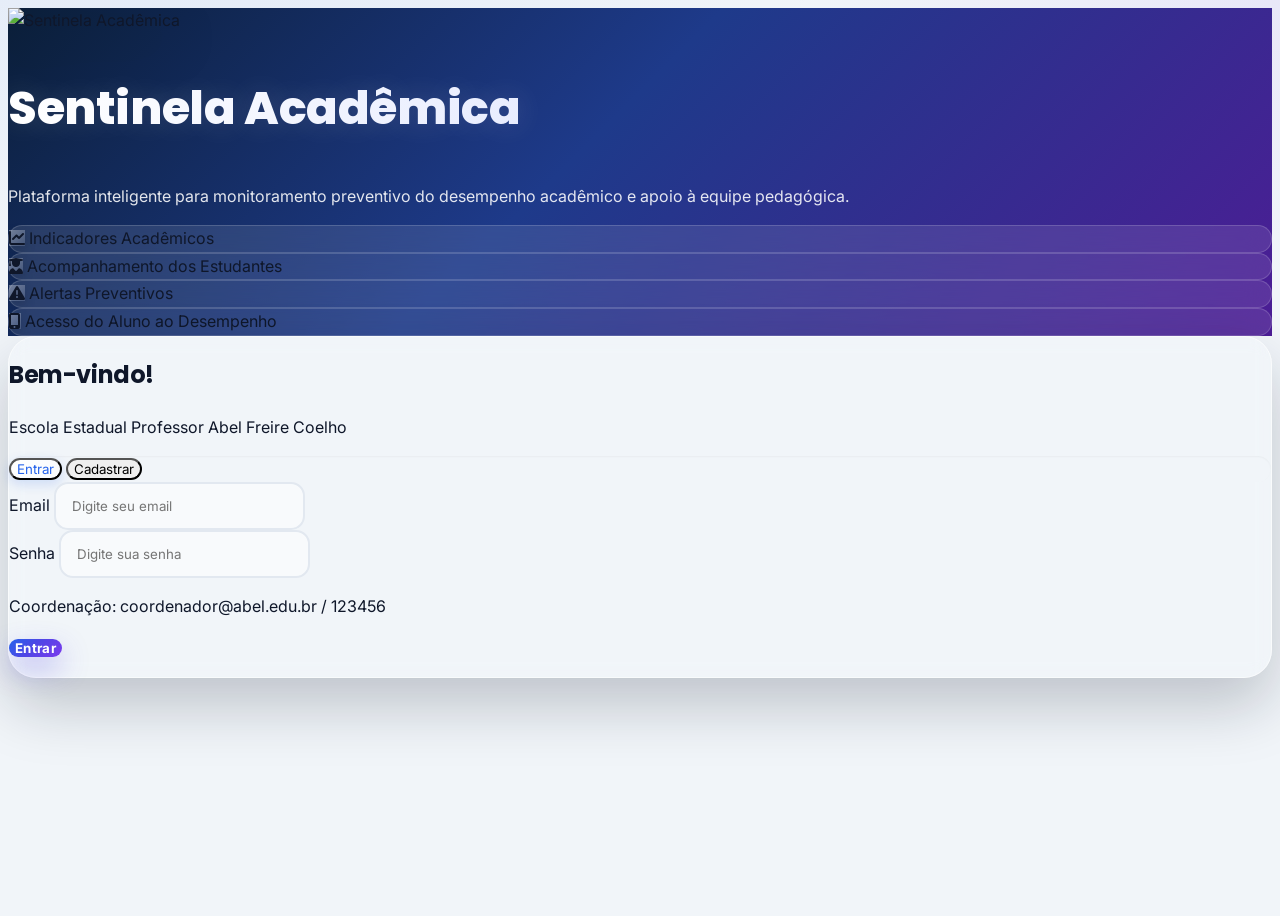
==== index.html @ af6edbd7 "Implementa IPA dinâmico e corrige fluxos de professor, cálculo e exibição Autorização explícita por " ====
<!DOCTYPE html>
<html lang="pt-BR">

<head>

    <meta charset="UTF-8">
    <meta name="viewport" content="width=device-width, initial-scale=1.0">

    <title>Sentinela Acadêmica</title>

    <link rel="stylesheet" href="https://cdnjs.cloudflare.com/ajax/libs/font-awesome/6.7.2/css/all.min.css">

    <link rel="stylesheet" href="style.css">

    <link rel="stylesheet" href="ui.css">
    <link rel="icon" href="logo.svg" type="image/svg+xml">
</head>

<body>

    <main class="login">

        <!-- Lado Esquerdo -->

        <section class="left">

            <img src="logo.svg" alt="Sentinela Acadêmica" class="logo">

            <h1>Sentinela Acadêmica</h1>

            <p>
                Plataforma inteligente para monitoramento preventivo do desempenho
                acadêmico e apoio à equipe pedagógica.
            </p>

            <div class="info">

                <div class="item">
                    <i class="fa-solid fa-chart-line"></i>
                    <span>Indicadores Acadêmicos</span>
                </div>

                <div class="item">
                    <i class="fa-solid fa-user-graduate"></i>
                    <span>Acompanhamento dos Estudantes</span>
                </div>

                <div class="item">
                    <i class="fa-solid fa-triangle-exclamation"></i>
                    <span>Alertas Preventivos</span>
                </div>

                <div class="item">
                    <i class="fa-solid fa-mobile-screen-button"></i>
                    <span>Acesso do Aluno ao Desempenho</span>
                </div>

            </div>

        </section>

        <!-- Lado Direito -->

        <section class="right">

            <div class="login-card">

                <h2 id="tituloAcesso">Bem-vindo!</h2>

                <p id="subtitulo">
                    Escola Estadual Professor Abel Freire Coelho
                </p>

                <!-- Alternar entre entrar e cadastrar -->
                <div class="auth-modes">
                    <button type="button" class="mode-btn active" id="modoEntrar" data-modo="login">Entrar</button>
                    <button type="button" class="mode-btn" id="modoCadastrar" data-modo="cadastro">Cadastrar</button>
                </div>

                <!-- Formulário de login -->
                <form id="loginForm">

                    <div class="group">
                        <label id="labelUsuario">Email</label>
                        <input
                            type="text"
                            id="usuario"
                            placeholder="Digite seu email"
                            required>
                    </div>

                    <div class="group">
                        <label>Senha</label>
                        <input
                            type="password"
                            id="senha"
                            placeholder="Digite sua senha"
                            required>
                    </div>

                    <p class="dica" id="dicaLogin">
                        Coordenação: coordenador@abel.edu.br / 123456
                    </p>

                    <button class="btn" type="submit">
                        Entrar
                    </button>

                    <p class="error" id="erroLogin"></p>

                </form>

                <!-- Formulário de cadastro -->
                <form id="cadastroForm" style="display:none;">

                    <div class="group">
                        <label>Nome completo</label>
                        <input
                            type="text"
                            id="regNome"
                            placeholder="Digite seu nome completo"
                            required>
                    </div>

                    <div class="group" id="groupRegTurma">
                        <label>Turma (opcional)</label>
                        <input
                            type="text"
                            id="regTurma"
                            placeholder="Ex.: 3º Ano A">
                    </div>

                    <div class="group">
                        <label>Senha</label>
                        <input
                            type="password"
                            id="regSenha"
                            placeholder="Crie uma senha (mín. 4 caracteres)"
                            required
                            minlength="4">
                    </div>

                    <div class="group">
                        <label>Confirmar senha</label>
                        <input
                            type="password"
                            id="regConfirmar"
                            placeholder="Repita a senha"
                            required>
                    </div>

                    <p class="dica" id="dicaCadastro">
                        Crie sua conta de aluno. A matrícula será gerada automaticamente.
                    </p>

                    <button class="btn" type="submit">
                        Criar conta
                    </button>

                    <p class="error" id="erroCadastro"></p>
                    <p class="msg-sucesso" id="sucessoCadastro" style="display:none;"></p>

                </form>

            </div>

        </section>

    </main>

    <script src="dados.js"></script>

    <script src="ipa.js"></script>
    <script src="preferencias.js"></script>
    <script src="script.js"></script>

</body>

</html>
---- ui.css ----
/* =========================================================
   SENTINELA ACADÊMICA - UI refinada
   Estilo mais chamativo, consistente e interativo.
   Carregado por último para sobrescrever os estilos-base.
   ========================================================= */

@import url('https://fonts.googleapis.com/css2?family=Poppins:wght@500;600;700;800&family=Inter:wght@300;400;500;600;700;800&display=swap');

:root{
    --primary:#2563EB;
    --primary-dark:#1D4ED8;
    --primary-light:#60A5FA;
    --accent:#22D3EE;
    --accent-2:#A855F7;
    --gradient-primary:linear-gradient(135deg,#2563EB 0%, #4F46E5 45%, #7C3AED 100%);
    --gradient-hero:linear-gradient(135deg,#0B1F3A 0%, #1E3A8A 45%, #4C1D95 100%);
    --gradient-soft:linear-gradient(135deg,#EFF6FF 0%, #F5F3FF 100%);
    --bg:#F1F5F9;
    --white:#FFFFFF;
    --text:#0F172A;
    --text-light:#64748B;
    --border:#E2E8F0;
    --success:#10B981;
    --warning:#F59E0B;
    --danger:#EF4444;
    --radius:18px;
    --radius-lg:28px;
    --shadow:0 4px 14px rgba(15,23,42,.08);
    --shadow-lg:0 16px 40px rgba(15,23,42,.12);
    --shadow-xl:0 28px 60px rgba(15,23,42,.22);
    --transition:all .24s cubic-bezier(.4,0,.2,1);
    --ring:0 0 0 4px rgba(37,99,235,.18);
}

html{ scroll-behavior:smooth; }

body{
    font-family:'Inter','Poppins',system-ui,-apple-system,Segoe UI,Roboto,sans-serif;
    background:
        radial-gradient(1200px 600px at 10% -10%, rgba(37,99,235,.08), transparent 60%),
        radial-gradient(900px 500px at 100% 0%, rgba(124,58,237,.07), transparent 55%),
        var(--bg);
    color:var(--text);
    line-height:1.6;
    -webkit-font-smoothing:antialiased;
    text-rendering:optimizeLegibility;
}

a{ text-decoration:none; color:inherit; }
button,input,select,textarea{ font-family:inherit; }

h1,h2,h3,h4,.left h1,.login-card h2,.perfil-topo h2{
    font-family:'Poppins','Inter',sans-serif;
    letter-spacing:-.4px;
}

/* ---------- animações ---------- */
@keyframes float{
    0%,100%{ transform:translateY(0) scale(1); }
    50%{ transform:translateY(-12px) scale(1.03); }
}
@keyframes pulseGlow{
    0%,100%{ box-shadow:0 0 0 0 rgba(37,99,235,.45); }
    50%{ box-shadow:0 0 0 10px rgba(37,99,235,0); }
}
@keyframes shimmer{
    0%{ background-position:-200% 0; }
    100%{ background-position:200% 0; }
}
@keyframes popIn{
    0%{ transform:scale(.92); opacity:0; }
    100%{ transform:scale(1); opacity:1; }
}

/* ---------- LOGIN ---------- */
.login{ min-height:100vh; }
.left{
    background:var(--gradient-hero) !important;
    position:relative;
    overflow:hidden;
}
.left::before,.left::after{ filter:blur(2px); }
.left h1{ font-size:46px; font-weight:800; background:linear-gradient(90deg,#fff,#C7D2FE); -webkit-background-clip:text; background-clip:text; color:transparent; text-shadow:0 0 30px rgba(255,255,255,.15); }
.left p{ color:rgba(255,255,255,.88); }
.logo{
    width:132px;
    filter:drop-shadow(0 16px 30px rgba(0,0,0,.4));
    animation:float 7s ease-in-out infinite;
}

.item{
    background:rgba(255,255,255,.1);
    border:1px solid rgba(255,255,255,.16);
    backdrop-filter:blur(12px);
    border-radius:16px;
    transition:transform .25s ease, background .25s ease;
}
.item:hover{ background:rgba(255,255,255,.18); transform:translateX(10px); }
.item i{
    background:linear-gradient(135deg,rgba(255,255,255,.35),rgba(255,255,255,.12));
    box-shadow:0 4px 12px rgba(0,0,0,.15);
}

.login-card{
    border-radius:var(--radius-lg);
    box-shadow:var(--shadow-xl);
    border:1px solid rgba(255,255,255,.6);
    backdrop-filter:blur(10px);
    animation:popIn .35s ease;
}
.tabs,.auth-modes{ background:rgba(241,245,249,.9); border-radius:16px; box-shadow:inset 0 1px 2px rgba(0,0,0,.04); }
.tab,.mode-btn{ border-radius:12px; transition:var(--transition); }
.tab:hover:not(.active),.mode-btn:hover:not(.active){ color:var(--primary); background:rgba(37,99,235,.1); transform:translateY(-1px); }
.tab.active,.mode-btn.active{
    background:linear-gradient(135deg,#fff,#F8FAFC);
    color:var(--primary);
    box-shadow:0 4px 12px rgba(37,99,235,.18);
}

.group input,.group select,.group textarea{
    border:2px solid #E2E8F0;
    border-radius:14px;
    background:#F8FAFC;
    transition:var(--transition);
    padding:14px 16px;
}
.group input:hover,.group select:hover,.group textarea:hover{ border-color:#CBD5E1; background:#fff; }
.group input:focus,.group select:focus,.group textarea:focus{
    border-color:var(--primary);
    background:#fff;
    box-shadow:var(--ring);
    transform:translateY(-1px);
}

.btn{
    background:var(--gradient-primary) !important;
    border:none;
    border-radius:14px;
    color:#fff;
    font-weight:700;
    letter-spacing:.3px;
    box-shadow:0 12px 28px rgba(79,70,229,.35);
    transition:transform .2s ease, box-shadow .2s ease, filter .2s ease;
    position:relative;
    overflow:hidden;
}
.btn::after{
    content:"";
    position:absolute;
    top:0; left:-200%;
    width:200%; height:100%;
    background:linear-gradient(90deg,transparent,rgba(255,255,255,.28),transparent);
    transition:left .55s ease;
    pointer-events:none;
}
.btn:hover{
    transform:translateY(-3px) scale(1.01);
    box-shadow:0 18px 38px rgba(79,70,229,.45);
    filter:saturate(1.08);
}
.btn:hover::after{ left:100%; }
.btn:active{ transform:translateY(-1px) scale(.985); }
.btn:focus-visible{ box-shadow:0 0 0 4px rgba(37,99,235,.25); }

.btn-perigo{
    background:linear-gradient(135deg,#EF4444,#DC2626) !important;
    box-shadow:0 10px 24px rgba(239,68,68,.35) !important;
}
.btn-perigo:hover{ box-shadow:0 16px 34px rgba(239,68,68,.45) !important; }

.btn-voltar{
    border-radius:14px;
    box-shadow:0 4px 14px rgba(15,23,42,.08);
}
.btn-voltar:hover{ transform:translateY(-2px); }

/* ---------- DASHBOARD / LAYOUT ---------- */
.dashboard{
    background:
        radial-gradient(1000px 500px at 100% -20%, rgba(124,58,237,.06), transparent 60%),
        #F8FAFC;
}
.sidebar{
    background:linear-gradient(180deg,#0F172A 0%, #1E3A8A 58%, #4C1D95 100%) !important;
    border-right:1px solid rgba(255,255,255,.08);
    box-shadow:4px 0 40px rgba(15,23,42,.28);
    padding:28px 22px;
}
.sidebar::after{
    content:"";
    position:absolute;
    inset:0;
    background:radial-gradient(400px 240px at 50% 0%, rgba(255,255,255,.12), transparent 70%);
    pointer-events:none;
}
.logo-area{
    border-bottom:1px solid rgba(255,255,255,.12);
    padding-bottom:22px;
    margin-bottom:32px;
}
.logo-area img{
    width:100px;
    filter:drop-shadow(0 14px 26px rgba(0,0,0,.45));
    animation:float 8s ease-in-out infinite;
}
.logo-area h2{
    font-size:21px;
    font-weight:800;
    background:linear-gradient(90deg,#F8FAFC,#C7D2FE,#E9D5FF);
    -webkit-background-clip:text;
    background-clip:text;
    color:transparent;
}

.sidebar nav{ gap:8px; }
.sidebar nav a{
    border-radius:14px;
    padding:13px 15px;
    font-weight:600;
    color:#CBD5E1;
    transition:transform .22s ease, background .22s ease, color .22s ease, box-shadow .22s ease;
    position:relative;
    overflow:hidden;
}
.sidebar nav a::before{
    content:"";
    position:absolute;
    inset:0;
    background:linear-gradient(90deg, rgba(255,255,255,.16), transparent);
    transform:translateX(-100%);
    transition:transform .35s ease;
}
.sidebar nav a:hover::before{ transform:translateX(0); }
.sidebar nav a:hover{
    background:rgba(255,255,255,.09);
    color:#F8FAFC;
    transform:translateX(8px);
}
.sidebar nav a.active{
    background:var(--gradient-primary) !important;
    color:#fff;
    box-shadow:0 10px 24px rgba(79,70,229,.45);
    transform:translateX(4px);
}
.sidebar nav i{
    width:34px;
    height:34px;
    border-radius:11px;
    background:rgba(255,255,255,.12);
    display:flex;
    align-items:center;
    justify-content:center;
    font-size:15px;
    transition:transform .22s ease, background .22s ease;
}
.sidebar nav a:hover i,.sidebar nav a.active i{
    background:rgba(255,255,255,.22);
    transform:scale(1.1);
}
.sidebar-footer{ border-top:1px solid rgba(255,255,255,.12); }
.user-mini{ color:#CBD5E1; }
.btn-sair{
    border-radius:12px;
    background:rgba(255,255,255,.08);
    transition:var(--transition);
}
.btn-sair:hover{
    background:linear-gradient(135deg,#EF4444,#DC2626) !important;
    transform:translateY(-2px);
    box-shadow:0 10px 24px rgba(239,68,68,.4);
}

.menu-toggle{
    border-radius:16px;
    background:var(--gradient-primary) !important;
    box-shadow:0 8px 20px rgba(79,70,229,.4) !important;
}
.menu-toggle:hover{ transform:translateY(-2px) scale(1.05); }

.top-bar{
    border-radius:22px !important;
    border:1px solid rgba(255,255,255,.75);
    box-shadow:0 10px 34px rgba(15,23,42,.08) !important;
    backdrop-filter:blur(8px);
}
.top-bar h1{ color:#1E3A8A; font-weight:800; }
.avatar-coord,.avatar-grande,.avatar-pequeno{
    transition:transform .2s ease, box-shadow .2s ease;
}
.avatar-coord:hover,.avatar-grande:hover{ transform:scale(1.08) rotate(-4deg); }

/* ---------- CARDS ---------- */
.cards{ gap:22px; }
.card-info{
    border-radius:22px !important;
    border:1px solid rgba(255,255,255,.8);
    box-shadow:0 8px 28px rgba(15,23,42,.06) !important;
    transition:transform .24s ease, box-shadow .24s ease !important;
}
.card-info:hover{
    transform:translateY(-6px) scale(1.01);
    box-shadow:0 20px 44px rgba(79,70,229,.16) !important;
}
.card-info i{
    background:var(--gradient-primary) !important;
    color:#fff !important;
    box-shadow:0 10px 22px rgba(79,70,229,.35);
    transition:transform .24s ease;
}
.card-info:hover i{ transform:scale(1.1) rotate(-6deg); }
.card-info h3{ color:#1E3A8A; }

/* ---------- TABELAS ---------- */
.table-card{
    border-radius:24px !important;
    box-shadow:0 12px 38px rgba(15,23,42,.08) !important;
    border:1px solid rgba(255,255,255,.75);
    overflow:hidden;
}
thead{ background:linear-gradient(90deg,#EFF6FF,#F5F3FF) !important; }
th{ color:#475569 !important; font-weight:700; letter-spacing:.6px; }
tbody tr{ transition:background .2s ease, transform .2s ease; }
tbody tr:hover{ background:linear-gradient(90deg,#EFF6FF,#FAF5FF) !important; }
td a{ color:var(--primary-dark); font-weight:700; transition:color .2s ease; }
td a:hover{ color:var(--accent-2); }

/* ---------- FILTROS / TABS ---------- */
.filters{ gap:12px; }
.filter{
    border-radius:12px !important;
    border:2px solid #E2E8F0 !important;
    box-shadow:0 2px 8px rgba(15,23,42,.05);
    transition:transform .2s ease, box-shadow .2s ease, background .2s ease, color .2s ease;
}
.filter:hover{
    transform:translateY(-3px);
    box-shadow:0 8px 20px rgba(37,99,235,.18);
}
.filter.active{
    background:var(--gradient-primary) !important;
    color:#fff !important;
    border-color:transparent !important;
    box-shadow:0 8px 20px rgba(79,70,229,.35) !important;
}
.filter:active{ transform:translateY(-1px); }

/* ---------- BADGES / STATUS ---------- */
.status,.status-pill{
    box-shadow:0 2px 10px rgba(15,23,42,.08);
    transition:transform .2s ease;
}
.status:hover,.status-pill:hover{ transform:scale(1.05); }
.green{ background:#D1FAE5 !important; color:#047857 !important; }
.yellow{ background:#FEF3C7 !important; color:#B45309 !important; }
.red{ background:#FEE2E2 !important; color:#DC2626 !important; }
.status-pill.green{ background:#D1FAE5 !important; color:#047857 !important; }
.status-pill.yellow{ background:#FEF3C7 !important; color:#B45309 !important; }
.status-pill.red{ background:#FEE2E2 !important; color:#DC2626 !important; }

/* ---------- CHART / ALERT CARDS ---------- */
.chart-card,.alert-card{
    border-radius:24px !important;
    border:1px solid rgba(255,255,255,.8);
    box-shadow:0 10px 34px rgba(15,23,42,.07) !important;
    transition:transform .24s ease, box-shadow .24s ease;
}
.chart-card:hover,.alert-card:hover{
    transform:translateY(-4px);
    box-shadow:0 18px 44px rgba(79,70,229,.12) !important;
}
.chart-card h2,.alert-card h2{ color:#1E3A8A; }
.alert-card li{ transition:background .2s ease, padding-left .2s ease; }
.alert-card li:hover{ background:rgba(239,246,255,.9); padding-left:8px; }
.alert-card span{
    border-radius:10px;
    box-shadow:0 2px 8px rgba(245,158,11,.25);
}

/* ---------- NOTIFICAÇÕES ---------- */
.notif-btn{
    background:var(--gradient-primary) !important;
    border-radius:16px !important;
    box-shadow:0 8px 20px rgba(79,70,229,.35);
    transition:transform .2s ease, box-shadow .2s ease;
}
.notif-btn:hover{
    transform:translateY(-3px) scale(1.05);
    box-shadow:0 14px 28px rgba(79,70,229,.45);
}
.notif-badge{
    box-shadow:0 2px 8px rgba(239,68,68,.45);
    animation:pulseGlow 2s infinite;
}
.notif-dropdown{
    border-radius:20px !important;
    box-shadow:0 24px 50px rgba(15,23,42,.2) !important;
    animation:popIn .22s ease;
}
.notif-item{ transition:background .2s ease, padding-left .2s ease; }
.notif-item:hover{ background:#EFF6FF !important; padding-left:20px; }
.notif-item.nao-lido{ border-left:4px solid var(--primary) !important; background:#EFF6FF; }

/* ---------- CHAT ---------- */
.chat-sidebar,.chat-main{
    border-radius:20px !important;
    box-shadow:0 10px 30px rgba(15,23,42,.08) !important;
}
.chat-room{
    border-radius:12px !important;
    transition:transform .2s ease, background .2s ease;
}
.chat-room:hover{ transform:translateX(4px); }
.chat-room.active{
    background:var(--gradient-primary) !important;
    box-shadow:0 6px 16px rgba(79,70,229,.35);
}
.chat-msg{ border-radius:16px !important; box-shadow:0 4px 12px rgba(15,23,42,.06); }
.chat-msg.meu{
    background:var(--gradient-primary) !important;
    box-shadow:0 6px 16px rgba(79,70,229,.3);
}
.chat-input-row input{ border-radius:12px; transition:var(--transition); }
.chat-input-row input:focus{
    border-color:var(--primary);
    box-shadow:var(--ring);
    transform:translateY(-1px);
}
.chat-input-row button{
    background:var(--gradient-primary) !important;
    border-radius:12px !important;
    transition:transform .2s ease, box-shadow .2s ease;
}
.chat-input-row button:hover{
    transform:translateY(-2px);
    box-shadow:0 10px 22px rgba(79,70,229,.4);
}
.chat-input-row button:active{ transform:translateY(0) scale(.97); }

/* ---------- PORTAL ALUNO ---------- */
.anel{
    box-shadow:0 10px 30px rgba(37,99,235,.18);
    transition:transform .3s ease;
}
.anel:hover{ transform:scale(1.04); }
.avatar-grande{
    background:var(--gradient-primary) !important;
    box-shadow:0 10px 24px rgba(79,70,229,.35);
}
.barra{ border-radius:999px; overflow:hidden; }
.barra-preench{ transition:width .7s cubic-bezier(.4,0,.2,1); }
.status-visual .status-msg{ box-shadow:0 4px 14px rgba(15,23,42,.08); }

/* ---------- PERFIL ---------- */
.perfil-card{
    border-radius:28px !important;
    box-shadow:0 12px 40px rgba(15,23,42,.08) !important;
    border:1px solid rgba(255,255,255,.8);
}
.perfil-topo .avatar{
    background:var(--gradient-primary) !important;
    box-shadow:0 10px 24px rgba(79,70,229,.35);
    transition:transform .25s ease;
}
.perfil-topo .avatar:hover{ transform:scale(1.08) rotate(4deg); }
.perfil-topo h2{ color:#1E3A8A; }
.info-box{
    border-radius:18px;
    transition:transform .2s ease, box-shadow .2s ease, border-color .2s ease;
}
.info-box:hover{
    transform:translateY(-4px);
    border-color:var(--primary-light);
    box-shadow:0 10px 24px rgba(37,99,235,.12);
}
.info-box span{ color:#1E3A8A; }

/* ---------- AVISOS ---------- */
.aviso-card{
    border-radius:20px !important;
    border:1px solid rgba(255,255,255,.8);
    transition:transform .2s ease, box-shadow .2s ease;
}
.aviso-card:hover{
    transform:translateY(-4px);
    box-shadow:0 14px 34px rgba(79,70,229,.12);
}

/* ---------- FORMS ---------- */
.form-grid-4 button.btn{ width:auto; }

/* ---------- FOCUS GLOBAL ---------- */
button:focus-visible,
a:focus-visible,
input:focus-visible,
select:focus-visible,
textarea:focus-visible{
    outline:none;
    box-shadow:0 0 0 4px rgba(37,99,235,.2);
}

/* ---------- SCROLLBAR ---------- */
::-webkit-scrollbar{ width:10px; height:10px; }
::-webkit-scrollbar-track{ background:rgba(15,23,42,.04); border-radius:999px; }
::-webkit-scrollbar-thumb{
    background:linear-gradient(180deg,#94A3B8,#64748B);
    border-radius:999px;
    border:2px solid rgba(248,250,252,.8);
}
::-webkit-scrollbar-thumb:hover{ background:linear-gradient(180deg,#64748B,#475569); }

/* ---------- RESPONSIVO ---------- */
@media(max-width:900px){
    .login-card{ animation:none; }
    .top-bar{ box-shadow:0 8px 24px rgba(15,23,42,.08) !important; }
}
@media(prefers-reduced-motion: reduce){
    *,*::before,*::after{
        animation-duration:.01ms !important;
        animation-iteration-count:1 !important;
        transition-duration:.01ms !important;
    }
}
EOF
echo "CREATED"

/* ---------- entrada suave ---------- */
@keyframes fadeUp{
    from{ opacity:0; transform:translateY(14px); }
    to{ opacity:1; transform:translateY(0); }
}
.content{ animation:fadeUp .45s ease; }
.login-card{ animation:popIn .35s ease, fadeUp .4s ease; }
.table-card,.chart-card,.alert-card,.perfil-card,.aviso-card{ animation:fadeUp .5s ease; }

/* ---------- CONFIGURAÇÕES ---------- */
.config-row{
    display:flex;
    align-items:center;
    justify-content:space-between;
    gap:16px;
    padding:14px 0;
    border-bottom:1px solid #E2E8F0;
}
.config-row:last-child{ border-bottom:none; }
.config-row > div{ flex:1; }

.switch{
    position:relative;
    display:inline-block;
    width:52px;
    height:28px;
    flex-shrink:0;
}
.switch input{
    opacity:0;
    width:0;
    height:0;
}
.slider{
    position:absolute;
    cursor:pointer;
    top:0; left:0; right:0; bottom:0;
    background:#CBD5E1;
    border-radius:28px;
    transition:background .3s;
}
.slider::before{
    content:"";
    position:absolute;
    height:22px;
    width:22px;
    left:3px;
    bottom:3px;
    background:#fff;
    border-radius:50%;
    transition:transform .3s;
    box-shadow:0 2px 4px rgba(0,0,0,.2);
}
.switch input:checked + .slider{
    background:#2563EB;
}
.switch input:checked + .slider::before{
    transform:translateX(24px);
}
.switch input:focus + .slider{
    box-shadow:0 0 0 3px rgba(37,99,235,.25);
}

.foto-preview{
    width:80px;
    height:80px;
    border-radius:50%;
    background:#E2E8F0;
    display:flex;
    align-items:center;
    justify-content:center;
    font-size:32px;
    color:#94A3B8;
    overflow:hidden;
    flex-shrink:0;
    border:3px solid #E2E8F0;
}
.foto-actions{
    display:flex;
    flex-direction:column;
    gap:8px;
}

[data-theme="dark"] .config-row{
    border-color:#334155;
}

[data-theme="dark"] .foto-preview{
    background:#334155;
    border-color:#334155;
    color:#94A3B8;
}

[data-theme="dark"] .slider{
    background:#475569;
}

[data-theme="dark"] .switch input:checked + .slider{
    background:#3B82F6;
}

/* ---------- ONLINE DOT ---------- */
.online-dot{
    display:inline-block;
    width:8px;
    height:8px;
    border-radius:50%;
    margin-right:6px;
    vertical-align:middle;
}
.online-dot.online{
    background:#22C55E;
    box-shadow:0 0 6px rgba(34,197,94,.6);
}
.online-dot.offline{
    background:#94A3B8;
}

/* ---------- USER FOTO ---------- */
.user-foto{
    display:flex;
    align-items:center;
    gap:10px;
    padding:10px 0;
    color:#F8FAFC;
    font-weight:600;
    font-size:14px;
}
.user-foto img{
    width:40px;
    height:40px;
    border-radius:50%;
    object-fit:cover;
    border:2px solid rgba(255,255,255,.3);
}

/* ---------- IPA DINÂMICO (painel de indicadores) ---------- */
.ipa-valor-grande{
    font-size:24px;
    font-weight:800;
    color:#0F172A;
    margin:10px 0 16px;
}
[data-theme="dark"] .ipa-valor-grande{ color:#F8FAFC; }
.ipa-indicadores{
    display:grid;
    grid-template-columns:repeat(auto-fit,minmax(210px,1fr));
    gap:14px;
    margin:12px 0 18px;
}
.ipa-indicador{
    background:#F8FAFC;
    border:1px solid #E2E8F0;
    border-radius:12px;
    padding:14px;
}
[data-theme="dark"] .ipa-indicador{
    background:#0F172A;
    border-color:#334155;
}
.ipa-indicador-topo{
    display:flex;
    justify-content:space-between;
    gap:8px;
    font-size:13px;
    margin-bottom:8px;
}
.ipa-indicador small{
    display:block;
    color:#64748b;
    font-size:11px;
    margin-top:6px;
}
.ipa-aviso{
    font-size:13px;
    font-weight:600;
    padding:10px 12px;
    border-radius:8px;
    background:#F1F5F9;
    color:#475569;
}
.ipa-aviso.green{ background:#D1FAE5; color:#065F46; }
.ipa-aviso.yellow{ background:#FEF3C7; color:#92400E; }
.ipa-aviso.red{ background:#FEE2E2; color:#991B1B; }
.ipa-aviso.gray{ background:#E2E8F0; color:#475569; }
.ipa-tag-demo{
    display:inline-block;
    font-size:11px;
    font-weight:700;
    padding:2px 8px;
    border-radius:999px;
    background:#EDE9FE;
    color:#5B21B6;
}
.ipa-atividade{
    display:flex;
    align-items:center;
    justify-content:space-between;
    gap:16px;
    border:1px solid #E2E8F0;
    border-radius:12px;
    padding:14px;
    margin-bottom:10px;
}
[data-theme="dark"] .ipa-atividade{ border-color:#334155; }
.ipa-atividade p{ font-size:13px; color:#64748b; margin:4px 0; }
.ipa-atividade small{ font-size:12px; color:#64748b; }
.ipa-entregas{
    border-top:1px dashed #CBD5E1;
    padding-top:16px;
}
.btn-editar-freq{
    background:none;
    border:none;
    color:#2563EB;
    cursor:pointer;
}
.status.gray,
.status-pill.gray,
.status-text.gray{
    background:#E2E8F0;
    color:#475569;
}
.barra{
    width:100%;
    height:8px;
    background:#E2E8F0;
    border-radius:999px;
    overflow:hidden;
}
.barra-preench{
    display:block;
    height:100%;
    background:#94A3B8;
    border-radius:999px;
}
.barra-preench.green{ background:#14B8A6; }
.barra-preench.yellow{ background:#F59E0B; }
.barra-preench.red{ background:#EF4444; }
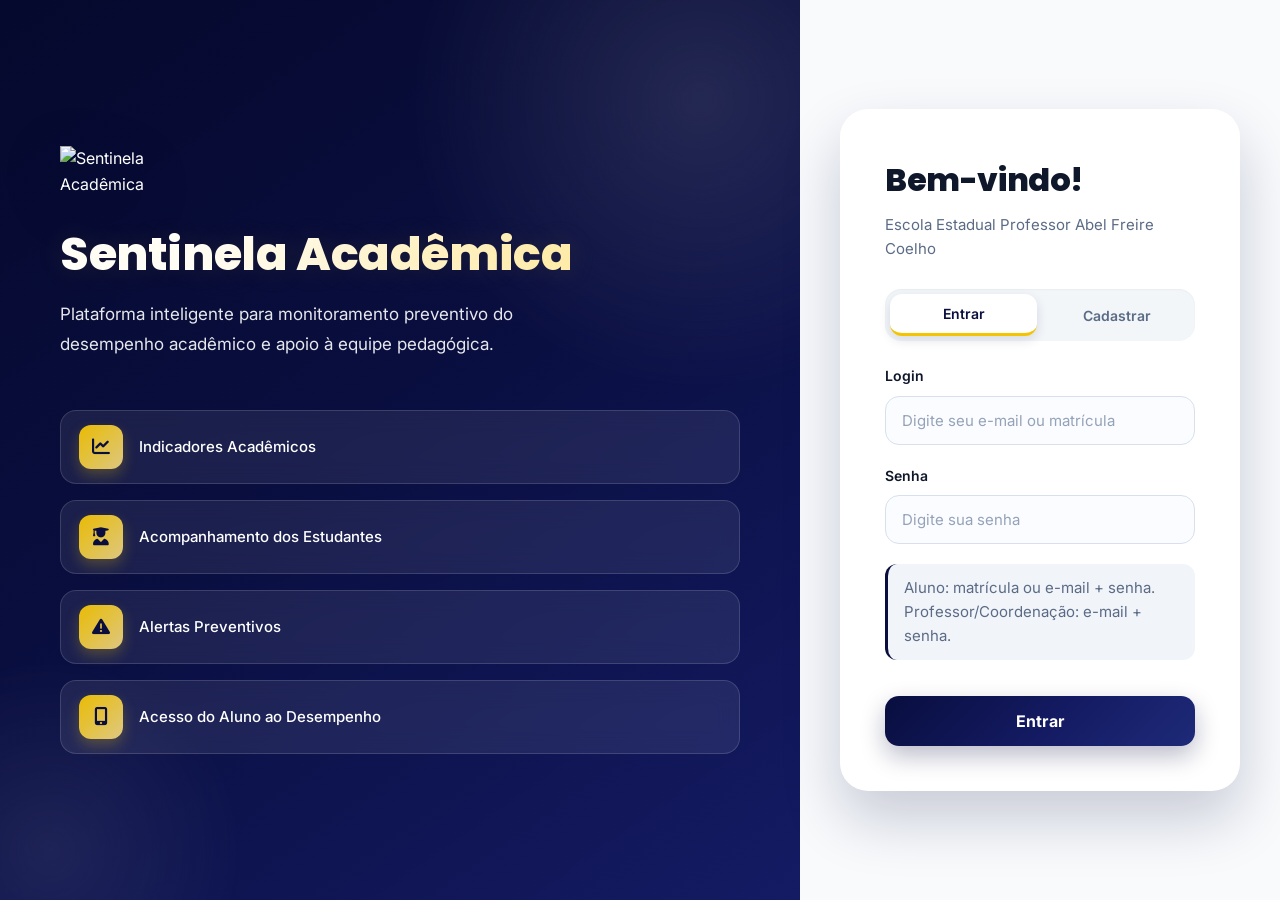
==== commit f7d6d52c: "Corrige login por email de alunos, amplia seed e melhora chat - Permite login de aluno por e-mail ou" ====
--- a/index.html
+++ b/index.html
@@ -81,11 +81,11 @@
                 <form id="loginForm">
 
                     <div class="group">
-                        <label id="labelUsuario">Email</label>
+                        <label id="labelUsuario">Login</label>
                         <input
                             type="text"
                             id="usuario"
-                            placeholder="Digite seu email"
+                            placeholder="Digite seu e-mail ou matrícula"
                             required>
                     </div>
 
--- a/style.css
+++ b/style.css
@@ -0,0 +1,990 @@
+/* ==========================================
+   SENTINELA ACADÊMICA
+   Desenvolvido por Cristian Davi
+========================================== */
+
+@import url('https://fonts.googleapis.com/css2?family=Inter:wght@300;400;500;600;700;800&display=swap');
+
+/* =========================
+   RESET
+========================= */
+
+*{
+    margin:0;
+    padding:0;
+    box-sizing:border-box;
+}
+
+:root{
+
+    --primary:#090E3F;
+    --primary-dark:#141B63;
+    --primary-light:#F5C400;
+
+    --bg:#F8FAFC;
+    --white:#FFFFFF;
+
+    --text:#0F172A;
+    --text-light:#64748B;
+
+    --border:#E2E8F0;
+
+    --success:#14B8A6;
+    --warning:#F59E0B;
+    --danger:#EF4444;
+
+    --radius:16px;
+    --radius-lg:24px;
+
+    --shadow:0 4px 6px -1px rgba(0,0,0,.1), 0 2px 4px -2px rgba(0,0,0,.1);
+    --shadow-lg:0 20px 25px -5px rgba(0,0,0,.1), 0 8px 10px -6px rgba(0,0,0,.1);
+    --shadow-xl:0 25px 50px -12px rgba(0,0,0,.25);
+
+    --transition:all .3s cubic-bezier(.4,0,.2,1);
+
+}
+
+html{
+    scroll-behavior:smooth;
+}
+
+body{
+
+    font-family:'Inter',sans-serif;
+
+    background:var(--bg);
+
+    color:var(--text);
+
+    line-height:1.6;
+
+}
+
+a{
+
+    text-decoration:none;
+    color:inherit;
+
+}
+
+button,
+input{
+
+    font-family:inherit;
+
+}
+
+/* =========================
+   LOGIN
+========================= */
+
+.login{
+
+    display:grid;
+
+    grid-template-columns:1fr 480px;
+
+    min-height:100vh;
+
+}
+
+/* Banner */
+
+.left{
+
+    background:linear-gradient(135deg,#090E3F 0%,#090E3F 50%,#141B63 100%);
+
+    color:white;
+
+    display:flex;
+
+    flex-direction:column;
+
+    justify-content:center;
+
+    padding:80px 60px;
+
+    position:relative;
+
+    overflow:hidden;
+
+}
+
+.left::before{
+
+    content:"";
+
+    position:absolute;
+
+    width:600px;
+    height:600px;
+
+    border-radius:50%;
+
+    background:radial-gradient(circle, rgba(255,255,255,.15) 0%, transparent 70%);
+
+    top:-200px;
+    right:-200px;
+
+    animation:float 8s ease-in-out infinite;
+
+}
+
+.left::after{
+
+    content:"";
+
+    position:absolute;
+
+    width:400px;
+    height:400px;
+
+    border-radius:50%;
+
+    background:radial-gradient(circle, rgba(255,255,255,.1) 0%, transparent 70%);
+
+    bottom:-150px;
+    left:-150px;
+
+    animation:float 10s ease-in-out infinite reverse;
+
+}
+
+@keyframes float{
+    0%, 100%{ transform:translateY(0) scale(1); }
+    50%{ transform:translateY(-20px) scale(1.05); }
+}
+
+.logo{
+
+    width:120px;
+    height:auto;
+    display:block;
+    align-self:flex-start;
+
+    margin-bottom:30px;
+
+    z-index:1;
+
+    filter:drop-shadow(0 10px 20px rgba(0,0,0,.3));
+
+}
+
+.left h1{
+
+    font-size:44px;
+    font-weight:800;
+    letter-spacing:-0.5px;
+
+    margin-bottom:16px;
+
+    z-index:1;
+
+    line-height:1.2;
+
+}
+
+.left p{
+
+    color:rgba(255,255,255,.85);
+
+    line-height:1.8;
+
+    max-width:480px;
+    font-size:17px;
+
+    z-index:1;
+
+}
+
+.info{
+
+    margin-top:50px;
+
+    display:flex;
+
+    flex-direction:column;
+
+    gap:16px;
+
+    z-index:1;
+
+}
+
+.item{
+
+    display:flex;
+
+    align-items:center;
+
+    gap:16px;
+
+    font-size:15px;
+    font-weight:500;
+
+    padding:14px 18px;
+
+    background:rgba(255,255,255,.08);
+    border-radius:14px;
+    border:1px solid rgba(255,255,255,.1);
+    backdrop-filter:blur(10px);
+
+    transition:var(--transition);
+
+}
+
+.item:hover{
+    background:rgba(255,255,255,.15);
+    transform:translateX(8px);
+}
+
+.item i{
+
+    width:44px;
+    height:44px;
+
+    border-radius:12px;
+
+    background:rgba(255,255,255,.2);
+
+    display:flex;
+
+    justify-content:center;
+
+    align-items:center;
+
+    font-size:18px;
+
+}
+
+/* Card Login */
+
+.right{
+
+    display:flex;
+
+    justify-content:center;
+
+    align-items:center;
+
+    padding:40px;
+
+    background:#F8FAFC;
+
+}
+
+.login-card{
+
+    width:100%;
+
+    max-width:420px;
+
+    background:white;
+
+    border-radius:var(--radius-lg);
+
+    padding:44px;
+
+    box-shadow:var(--shadow-xl);
+
+    border:1px solid rgba(0,0,0,.05);
+
+}
+
+/* Abas de acesso */
+
+.tabs{
+    display:flex;
+    gap:6px;
+    background:#F1F5F9;
+    padding:5px;
+    border-radius:14px;
+    margin-bottom:28px;
+}
+
+.tab{
+    flex:1;
+    border:none;
+    background:transparent;
+    padding:13px;
+    border-radius:10px;
+    font-size:14px;
+    font-weight:600;
+    color:var(--text-light);
+    cursor:pointer;
+    transition:var(--transition);
+}
+
+.tab:hover:not(.active){
+    color:var(--primary);
+    background:rgba(37,99,235,.08);
+}
+
+.tab.active{
+    background:var(--white);
+    color:var(--primary);
+    box-shadow:0 2px 8px rgba(0,0,0,.08);
+}
+
+.dica{
+    font-size:13px;
+    color:var(--text-light);
+    background:#F1F5F9;
+    padding:12px 16px;
+    border-radius:12px;
+    margin-bottom:20px;
+    border-left:3px solid var(--primary);
+}
+
+.login-card h2{
+
+    font-size:32px;
+    font-weight:800;
+    margin-bottom:8px;
+    color:var(--text);
+    letter-spacing:-0.5px;
+
+}
+
+.login-card p{
+
+    color:var(--text-light);
+    margin-bottom:28px;
+    font-size:15px;
+
+}
+
+.group{
+
+    margin-bottom:20px;
+
+}
+
+.group label{
+
+    display:block;
+
+    margin-bottom:8px;
+
+    font-weight:600;
+    font-size:14px;
+    color:var(--text);
+
+}
+
+.group input{
+
+    width:100%;
+
+    padding:14px 16px;
+
+    border:2px solid var(--border);
+
+    border-radius:12px;
+
+    outline:none;
+
+    transition:var(--transition);
+
+    font-size:15px;
+    background:#F8FAFC;
+
+}
+
+.group input:focus{
+
+    border-color:var(--primary);
+    background:var(--white);
+    box-shadow:0 0 0 4px rgba(245,196,0,.18);
+
+}
+
+.group input::placeholder{
+    color:#94A3B8;
+}
+
+.btn{
+
+    display:inline-flex;
+    align-items:center;
+    justify-content:center;
+    gap:10px;
+
+    width:100%;
+
+    padding:15px 24px;
+
+    border:none;
+
+    border-radius:14px;
+
+    background:linear-gradient(135deg,#090E3F,#141B63);
+
+    color:white;
+
+    font-size:16px;
+
+    font-weight:700;
+
+    letter-spacing:.3px;
+
+    cursor:pointer;
+
+    box-shadow:0 10px 20px rgba(9,14,63,.25);
+
+    transition:var(--transition);
+    margin-top:8px;
+
+}
+
+.btn:hover{
+
+    transform:translateY(-3px);
+
+    box-shadow:0 15px 30px rgba(9,14,63,.32);
+
+    background:linear-gradient(135deg,#090E3F,#090E3F);
+
+}
+
+.btn:active{
+
+    transform:translateY(-1px);
+
+    box-shadow:0 5px 15px rgba(9,14,63,.25);
+
+}
+
+.btn:focus-visible{
+
+    outline:none;
+
+    box-shadow:0 0 0 4px rgba(9,14,63,.25);
+
+}
+
+.error{
+
+    margin-top:15px;
+
+    color:var(--danger);
+
+    font-size:14px;
+
+    display:none;
+
+}
+
+.msg-sucesso{
+
+    margin-top:15px;
+
+    color:#0F766E;
+
+    font-weight:700;
+
+    padding:12px 16px;
+
+    background:#CCFBF1;
+
+    border-radius:12px;
+
+    display:none;
+
+}
+
+/* =========================
+   ALTERNÂNCIA ENTRAR/CADASTRAR
+========================= */
+
+.auth-modes{
+    display:flex;
+    gap:6px;
+    background:#F1F5F9;
+    padding:5px;
+    border-radius:14px;
+    margin-bottom:24px;
+}
+
+.mode-btn{
+    flex:1;
+    border:none;
+    background:transparent;
+    padding:11px;
+    border-radius:10px;
+    font-size:14px;
+    font-weight:600;
+    color:var(--text-light);
+    cursor:pointer;
+    transition:var(--transition);
+}
+
+.mode-btn:hover:not(.active){
+    color:var(--primary);
+    background:rgba(37,99,235,.08);
+}
+
+.mode-btn.active{
+    background:var(--white);
+    color:var(--primary);
+    box-shadow:0 2px 8px rgba(0,0,0,.08);
+}
+
+/* =========================
+   RESPONSIVO
+========================= */
+
+@media(max-width:900px){
+
+.login{
+
+grid-template-columns:1fr;
+
+}
+
+.left{
+
+display:none;
+
+}
+
+.right{
+
+padding:24px;
+background:linear-gradient(135deg,#090E3F 0%,#090E3F 50%,#141B63 100%);
+
+}
+
+.login-card{
+
+padding:32px;
+box-shadow:var(--shadow-xl);
+
+}
+
+}
+
+/* =========================
+   TEMA ESCURO
+========================= */
+[data-theme="dark"]{
+    --bg:#0F172A;
+    --white:#1E293B;
+    --text:#F1F5F9;
+    --text-light:#94A3B8;
+    --border:#334155;
+    --primary:#3B82F6;
+    --primary-dark:#090E3F;
+    --primary-light:#F5C400;
+}
+
+[data-theme="dark"] body{
+    background:#0F172A;
+    color:#F1F5F9;
+}
+
+[data-theme="dark"] .dashboard{
+    background:#0F172A;
+}
+
+[data-theme="dark"] .content{
+    background:#0F172A;
+}
+
+[data-theme="dark"] .chart-card,
+[data-theme="dark"] .table-card,
+[data-theme="dark"] .alert-card,
+[data-theme="dark"] .perfil-card,
+[data-theme="dark"] .aviso-card{
+    background:#1E293B;
+    border-color:#334155;
+    color:#F1F5F9;
+}
+
+[data-theme="dark"] .chart-card h2,
+[data-theme="dark"] .chart-card h3,
+[data-theme="dark"] .table-card h2,
+[data-theme="dark"] .alert-card h2,
+[data-theme="dark"] .perfil-card h2,
+[data-theme="dark"] .aviso-card h3{
+    color:#F1F5F9;
+}
+
+[data-theme="dark"] .top-bar h1{
+    color:#F1F5F9;
+}
+
+[data-theme="dark"] .top-bar p{
+    color:#94A3B8;
+}
+
+[data-theme="dark"] .card-info{
+    background:#1E293B;
+    border-color:#334155;
+}
+
+[data-theme="dark"] .card-info h3{
+    color:#F1F5F9;
+}
+
+[data-theme="dark"] .card-info span{
+    color:#94A3B8;
+}
+
+[data-theme="dark"] .group input,
+[data-theme="dark"] .group select,
+[data-theme="dark"] .group textarea,
+[data-theme="dark"] .selector-group select,
+[data-theme="dark"] .search-box input,
+[data-theme="dark"] .chat-input-row input,
+[data-theme="dark"] .notif-dropdown{
+    background:#0F172A;
+    border-color:#334155;
+    color:#F1F5F9;
+}
+
+[data-theme="dark"] .filter,
+[data-theme="dark"] .tab,
+[data-theme="dark"] .mode-btn{
+    background:#1E293B;
+    color:#94A3B8;
+    border-color:#334155;
+}
+
+[data-theme="dark"] .filter.active,
+[data-theme="dark"] .tab.active,
+[data-theme="dark"] .mode-btn.active{
+    background:#3B82F6;
+    color:#fff;
+}
+
+[data-theme="dark"] .btn-voltar{
+    background:#1E293B;
+    color:#F1F5F9;
+    border-color:#334155;
+}
+
+[data-theme="dark"] .btn-perigo{
+    background:#DC2626;
+    color:#fff;
+}
+
+[data-theme="dark"] .status,
+[data-theme="dark"] .status-pill{
+    border-color:transparent;
+}
+
+[data-theme="dark"] .chat-msg{
+    background:#1E293B;
+    color:#F1F5F9;
+}
+
+[data-theme="dark"] .chat-msg.meu{
+    background:#090E3F;
+    color:#fff;
+}
+
+[data-theme="dark"] .notif-item{
+    background:#1E293B;
+    color:#F1F5F9;
+    border-color:#334155;
+}
+
+[data-theme="dark"] .notif-item.nao-lido{
+    background:#1E3A8A;
+}
+
+[data-theme="dark"] .dados-lista p{
+    color:#F1F5F9;
+}
+
+[data-theme="dark"] .obs{
+    color:#94A3B8;
+}
+
+[data-theme="dark"] .sem-resultado{
+    color:#94A3B8;
+}
+
+[data-theme="dark"] .vazio{
+    color:#94A3B8;
+}
+
+[data-theme="dark"] .sub{
+    color:#94A3B8;
+}
+
+[data-theme="dark"] .mat{
+    color:#94A3B8;
+}
+
+[data-theme="dark"] .info-box{
+    background:#0F172A;
+    border-color:#334155;
+}
+
+[data-theme="dark"] .info-box h3{
+    color:#94A3B8;
+}
+
+[data-theme="dark"] .info-box span{
+    color:#F1F5F9;
+}
+
+[data-theme="dark"] .perfil-topo h2{
+    color:#F1F5F9;
+}
+
+[data-theme="dark"] .perfil-topo p{
+    color:#94A3B8;
+}
+
+[data-theme="dark"] .observacoes{
+    color:#94A3B8;
+}
+
+[data-theme="dark"] .anel{
+    border-color:#334155;
+}
+
+[data-theme="dark"] .anel-valor{
+    color:#F1F5F9;
+}
+
+[data-theme="dark"] .anel-label{
+    color:#94A3B8;
+}
+
+[data-theme="dark"] .status-msg{
+    color:#F1F5F9;
+}
+
+[data-theme="dark"] .status-turma{
+    color:#94A3B8;
+}
+
+[data-theme="dark"] .barra{
+    background:#334155;
+}
+
+[data-theme="dark"] .barra-preench{
+    background:#3B82F6;
+}
+
+[data-theme="dark"] .freq-mini span{
+    color:#F1F5F9;
+}
+
+[data-theme="dark"] .avatar-pequeno,
+[data-theme="dark"] .avatar,
+[data-theme="dark"] .avatar-grande,
+[data-theme="dark"] .avatar-coord{
+    background:#334155;
+    color:#F1F5F9;
+}
+
+[data-theme="dark"] .user-mini{
+    color:#94A3B8;
+}
+
+[data-theme="dark"] .notif-header{
+    color:#F1F5F9;
+}
+
+[data-theme="dark"] .notif-marcar{
+    color:#F5C400;
+}
+
+[data-theme="dark"] .notif-titulo{
+    color:#F1F5F9;
+}
+
+[data-theme="dark"] .notif-texto{
+    color:#94A3B8;
+}
+
+[data-theme="dark"] .notif-meta{
+    color:#64748B;
+}
+
+[data-theme="dark"] .notif-vazio{
+    color:#94A3B8;
+}
+
+[data-theme="dark"] .chat-room{
+    background:#1E293B;
+    color:#94A3B8;
+    border-color:#334155;
+}
+
+[data-theme="dark"] .chat-room.active{
+    background:#090E3F;
+    color:#fff;
+}
+
+[data-theme="dark"] .chat-sidebar h3{
+    color:#F1F5F9;
+}
+
+[data-theme="dark"] .form-prof label{
+    color:#94A3B8;
+}
+
+[data-theme="dark"] .form-grid-4 input,
+[data-theme="dark"] .form-grid-4 select{
+    background:#0F172A;
+    border-color:#334155;
+    color:#F1F5F9;
+}
+
+[data-theme="dark"] .msg-sucesso{
+    color:#14B8A6;
+}
+
+[data-theme="dark"] .error{
+    color:#EF4444;
+}
+
+[data-theme="dark"] .dica{
+    color:#94A3B8;
+}
+
+[data-theme="dark"] .left{
+    background:linear-gradient(135deg,#1E1B4B 0%,#1E3A8A 50%,#0F172A 100%) !important;
+}
+
+[data-theme="dark"] .login-card{
+    background:#1E293B;
+    border-color:#334155;
+}
+
+[data-theme="dark"] .login-card h2{
+    color:#F1F5F9;
+}
+
+[data-theme="dark"] .login-card p{
+    color:#94A3B8;
+}
+
+[data-theme="dark"] .auth-modes{
+    background:#0F172A;
+}
+
+[data-theme="dark"] .mode-btn{
+    color:#94A3B8;
+}
+
+[data-theme="dark"] .mode-btn.active{
+    background:#3B82F6;
+    color:#fff;
+}
+
+[data-theme="dark"] .group label{
+    color:#94A3B8;
+}
+
+[data-theme="dark"] .group input{
+    background:#0F172A;
+    border-color:#334155;
+    color:#F1F5F9;
+}
+
+[data-theme="dark"] .btn{
+    background:linear-gradient(135deg,#3B82F6,#090E3F) !important;
+}
+
+[data-theme="dark"] .chart-box{
+    background:#1E293B;
+    border-color:#334155;
+}
+
+[data-theme="dark"] .chart-box h3{
+    color:#F1F5F9;
+}
+
+[data-theme="dark"] .selector-group label{
+    color:#94A3B8;
+}
+
+[data-theme="dark"] .selector-group select{
+    background:#0F172A;
+    border-color:#334155;
+    color:#F1F5F9;
+}
+
+/* =========================
+   ACESSIBILIDADE
+========================= */
+.reduzir-animacoes *,
+.reduzir-animacoes *::before,
+.reduzir-animacoes *::after{
+    animation-duration:0.01ms !important;
+    animation-iteration-count:1 !important;
+    transition-duration:0.01ms !important;
+}
+
+.alto-contraste{
+    --primary:#0000FF;
+    --primary-dark:#0000CC;
+    --primary-light:#3333FF;
+    --text:#000000;
+    --text-light:#333333;
+    --border:#000000;
+}
+
+.alto-contraste .chart-card,
+.alto-contraste .table-card,
+.alto-contraste .alert-card,
+.alto-contraste .perfil-card,
+.alto-contraste .aviso-card,
+.alto-contraste .card-info,
+.alto-contraste .info-box{
+    border-width:2px;
+}
+
+.modo-autismo{
+    --bg:#F0F4F8;
+    --primary:#4A90D9;
+    --primary-dark:#357ABD;
+    --primary-light:#6BA3E0;
+}
+
+.modo-autismo .chart-card,
+.modo-autismo .table-card,
+.modo-autismo .alert-card,
+.modo-autismo .perfil-card,
+.modo-autismo .aviso-card{
+    border-radius:8px;
+}
+
+.modo-autismo .btn,
+.modo-autismo .filter,
+.modo-autismo .tab,
+.modo-autismo .mode-btn{
+    border-radius:6px;
+}
+
+.modo-autismo *{
+    font-family:'Comic Sans MS','Chalkboard SE',sans-serif !important;
+}
+
+.texto-simplificado{
+    --text:#1A1A1A;
+    --text-light:#4A4A4A;
+}
+
+.texto-simplificado .chart-card h2,
+.texto-simplificado .chart-card h3,
+.texto-simplificado .table-card h2,
+.texto-simplificado .alert-card h2,
+.texto-simplificado .perfil-card h2,
+.texto-simplificado .aviso-card h3{
+    font-weight:700;
+    letter-spacing:0.5px;
+}
+
+.texto-simplificado p,
+.texto-simplificado span,
+.texto-simplificado li{
+    line-height:1.8;
+}
--- a/ui.css
+++ b/ui.css
@@ -7,29 +7,34 @@
 @import url('https://fonts.googleapis.com/css2?family=Poppins:wght@500;600;700;800&family=Inter:wght@300;400;500;600;700;800&display=swap');
 
 :root{
-    --primary:#2563EB;
-    --primary-dark:#1D4ED8;
-    --primary-light:#60A5FA;
-    --accent:#22D3EE;
-    --accent-2:#A855F7;
-    --gradient-primary:linear-gradient(135deg,#2563EB 0%, #4F46E5 45%, #7C3AED 100%);
-    --gradient-hero:linear-gradient(135deg,#0B1F3A 0%, #1E3A8A 45%, #4C1D95 100%);
-    --gradient-soft:linear-gradient(135deg,#EFF6FF 0%, #F5F3FF 100%);
-    --bg:#F1F5F9;
+    --brand-navy:#090E3F;
+    --brand-navy-2:#141B63;
+    --brand-navy-soft:#1E2A78;
+    --accent-yellow:#F5C400;
+    --accent-yellow-soft:#FFE58A;
+    --primary:var(--brand-navy);
+    --primary-dark:#05092D;
+    --primary-light:#2A357F;
+    --accent:var(--accent-yellow);
+    --accent-2:#D4A900;
+    --gradient-primary:linear-gradient(135deg,#090E3F 0%, #141B63 55%, #1E2A78 100%);
+    --gradient-hero:linear-gradient(145deg,#05092D 0%, #090E3F 45%, #141B63 100%);
+    --gradient-soft:linear-gradient(135deg,#FFFFFF 0%, #F6F8FF 100%);
+    --bg:#F4F7FB;
     --white:#FFFFFF;
     --text:#0F172A;
-    --text-light:#64748B;
-    --border:#E2E8F0;
+    --text-light:#5B6B86;
+    --border:#DFE7F3;
     --success:#10B981;
-    --warning:#F59E0B;
+    --warning:#F5C400;
     --danger:#EF4444;
     --radius:18px;
     --radius-lg:28px;
-    --shadow:0 4px 14px rgba(15,23,42,.08);
-    --shadow-lg:0 16px 40px rgba(15,23,42,.12);
-    --shadow-xl:0 28px 60px rgba(15,23,42,.22);
+    --shadow:0 4px 14px rgba(9,14,63,.08);
+    --shadow-lg:0 16px 40px rgba(9,14,63,.12);
+    --shadow-xl:0 28px 60px rgba(9,14,63,.2);
     --transition:all .24s cubic-bezier(.4,0,.2,1);
-    --ring:0 0 0 4px rgba(37,99,235,.18);
+    --ring:0 0 0 4px rgba(245,196,0,.22);
 }
 
 html{ scroll-behavior:smooth; }
@@ -37,8 +42,8 @@
 body{
     font-family:'Inter','Poppins',system-ui,-apple-system,Segoe UI,Roboto,sans-serif;
     background:
-        radial-gradient(1200px 600px at 10% -10%, rgba(37,99,235,.08), transparent 60%),
-        radial-gradient(900px 500px at 100% 0%, rgba(124,58,237,.07), transparent 55%),
+        radial-gradient(1100px 500px at 5% -10%, rgba(9,14,63,.08), transparent 60%),
+        radial-gradient(900px 420px at 100% 0%, rgba(245,196,0,.08), transparent 55%),
         var(--bg);
     color:var(--text);
     line-height:1.6;
@@ -60,8 +65,8 @@
     50%{ transform:translateY(-12px) scale(1.03); }
 }
 @keyframes pulseGlow{
-    0%,100%{ box-shadow:0 0 0 0 rgba(37,99,235,.45); }
-    50%{ box-shadow:0 0 0 10px rgba(37,99,235,0); }
+    0%,100%{ box-shadow:0 0 0 0 rgba(245,196,0,.45); }
+    50%{ box-shadow:0 0 0 10px rgba(245,196,0,0); }
 }
 @keyframes shimmer{
     0%{ background-position:-200% 0; }
@@ -79,9 +84,9 @@
     position:relative;
     overflow:hidden;
 }
-.left::before,.left::after{ filter:blur(2px); }
-.left h1{ font-size:46px; font-weight:800; background:linear-gradient(90deg,#fff,#C7D2FE); -webkit-background-clip:text; background-clip:text; color:transparent; text-shadow:0 0 30px rgba(255,255,255,.15); }
-.left p{ color:rgba(255,255,255,.88); }
+.left::before,.left::after{ filter:blur(1px); opacity:.75; }
+.left h1{ font-size:46px; font-weight:800; background:linear-gradient(90deg,#FFFFFF 20%,#FFE58A 100%); -webkit-background-clip:text; background-clip:text; color:transparent; text-shadow:0 0 30px rgba(245,196,0,.12); }
+.left p{ color:rgba(255,255,255,.9); }
 .logo{
     width:132px;
     filter:drop-shadow(0 16px 30px rgba(0,0,0,.4));
@@ -89,16 +94,17 @@
 }
 
 .item{
-    background:rgba(255,255,255,.1);
-    border:1px solid rgba(255,255,255,.16);
+    background:rgba(255,255,255,.08);
+    border:1px solid rgba(255,255,255,.14);
     backdrop-filter:blur(12px);
     border-radius:16px;
-    transition:transform .25s ease, background .25s ease;
-}
-.item:hover{ background:rgba(255,255,255,.18); transform:translateX(10px); }
+    transition:transform .25s ease, background .25s ease, border-color .25s ease;
+}
+.item:hover{ background:rgba(255,255,255,.14); border-color:rgba(245,196,0,.35); transform:translateX(10px); }
 .item i{
-    background:linear-gradient(135deg,rgba(255,255,255,.35),rgba(255,255,255,.12));
-    box-shadow:0 4px 12px rgba(0,0,0,.15);
+    background:linear-gradient(135deg,rgba(245,196,0,.95),rgba(255,229,138,.85));
+    color:#090E3F !important;
+    box-shadow:0 6px 14px rgba(245,196,0,.25);
 }
 
 .login-card{
@@ -110,36 +116,39 @@
 }
 .tabs,.auth-modes{ background:rgba(241,245,249,.9); border-radius:16px; box-shadow:inset 0 1px 2px rgba(0,0,0,.04); }
 .tab,.mode-btn{ border-radius:12px; transition:var(--transition); }
-.tab:hover:not(.active),.mode-btn:hover:not(.active){ color:var(--primary); background:rgba(37,99,235,.1); transform:translateY(-1px); }
+.tab:hover:not(.active),.mode-btn:hover:not(.active){ color:var(--brand-navy); background:rgba(9,14,63,.06); transform:translateY(-1px); }
 .tab.active,.mode-btn.active{
-    background:linear-gradient(135deg,#fff,#F8FAFC);
-    color:var(--primary);
-    box-shadow:0 4px 12px rgba(37,99,235,.18);
+    background:#fff;
+    color:var(--brand-navy);
+    box-shadow:0 4px 12px rgba(9,14,63,.12);
+    border-bottom:3px solid var(--accent-yellow);
 }
 
 .group input,.group select,.group textarea{
-    border:2px solid #E2E8F0;
+    border:1.5px solid #D7E0EC;
     border-radius:14px;
-    background:#F8FAFC;
+    background:#FBFCFF;
     transition:var(--transition);
     padding:14px 16px;
-}
-.group input:hover,.group select:hover,.group textarea:hover{ border-color:#CBD5E1; background:#fff; }
+    color:var(--text);
+}
+.group input:hover,.group select:hover,.group textarea:hover{ border-color:#BFCBDD; background:#fff; }
 .group input:focus,.group select:focus,.group textarea:focus{
-    border-color:var(--primary);
+    border-color:var(--brand-navy-soft);
     background:#fff;
     box-shadow:var(--ring);
     transform:translateY(-1px);
+    outline:none;
 }
 
 .btn{
     background:var(--gradient-primary) !important;
     border:none;
     border-radius:14px;
-    color:#fff;
+    color:#fff !important;
     font-weight:700;
-    letter-spacing:.3px;
-    box-shadow:0 12px 28px rgba(79,70,229,.35);
+    letter-spacing:.2px;
+    box-shadow:0 10px 24px rgba(9,14,63,.28);
     transition:transform .2s ease, box-shadow .2s ease, filter .2s ease;
     position:relative;
     overflow:hidden;
@@ -149,18 +158,18 @@
     position:absolute;
     top:0; left:-200%;
     width:200%; height:100%;
-    background:linear-gradient(90deg,transparent,rgba(255,255,255,.28),transparent);
+    background:linear-gradient(90deg,transparent,rgba(245,196,0,.18),transparent);
     transition:left .55s ease;
     pointer-events:none;
 }
 .btn:hover{
-    transform:translateY(-3px) scale(1.01);
-    box-shadow:0 18px 38px rgba(79,70,229,.45);
-    filter:saturate(1.08);
+    transform:translateY(-2px);
+    box-shadow:0 14px 30px rgba(9,14,63,.34);
+    filter:brightness(1.03);
 }
 .btn:hover::after{ left:100%; }
-.btn:active{ transform:translateY(-1px) scale(.985); }
-.btn:focus-visible{ box-shadow:0 0 0 4px rgba(37,99,235,.25); }
+.btn:active{ transform:translateY(0) scale(.99); }
+.btn:focus-visible{ box-shadow:0 0 0 4px rgba(245,196,0,.28); outline:none; }
 
 .btn-perigo{
     background:linear-gradient(135deg,#EF4444,#DC2626) !important;
@@ -170,43 +179,46 @@
 
 .btn-voltar{
     border-radius:14px;
-    box-shadow:0 4px 14px rgba(15,23,42,.08);
-}
-.btn-voltar:hover{ transform:translateY(-2px); }
+    box-shadow:0 4px 14px rgba(9,14,63,.06);
+    border:1.5px solid #D7E0EC !important;
+    background:#fff !important;
+    color:var(--brand-navy) !important;
+}
+.btn-voltar:hover{ transform:translateY(-2px); border-color:rgba(9,14,63,.28) !important; background:#F8FAFF !important; color:var(--brand-navy) !important; }
 
 /* ---------- DASHBOARD / LAYOUT ---------- */
 .dashboard{
     background:
-        radial-gradient(1000px 500px at 100% -20%, rgba(124,58,237,.06), transparent 60%),
-        #F8FAFC;
+        radial-gradient(900px 420px at 100% -10%, rgba(245,196,0,.08), transparent 60%),
+        linear-gradient(180deg,#F8FAFF 0%, #F3F6FB 100%);
 }
 .sidebar{
-    background:linear-gradient(180deg,#0F172A 0%, #1E3A8A 58%, #4C1D95 100%) !important;
-    border-right:1px solid rgba(255,255,255,.08);
-    box-shadow:4px 0 40px rgba(15,23,42,.28);
+    background:linear-gradient(180deg,#05092D 0%, #090E3F 55%, #11195A 100%) !important;
+    border-right:1px solid rgba(245,196,0,.12);
+    box-shadow:4px 0 40px rgba(9,14,63,.32);
     padding:28px 22px;
 }
 .sidebar::after{
     content:"";
     position:absolute;
     inset:0;
-    background:radial-gradient(400px 240px at 50% 0%, rgba(255,255,255,.12), transparent 70%);
+    background:radial-gradient(320px 180px at 50% 0%, rgba(245,196,0,.12), transparent 70%);
     pointer-events:none;
 }
 .logo-area{
-    border-bottom:1px solid rgba(255,255,255,.12);
+    border-bottom:1px solid rgba(255,255,255,.1);
     padding-bottom:22px;
     margin-bottom:32px;
 }
 .logo-area img{
-    width:100px;
+    width:96px;
     filter:drop-shadow(0 14px 26px rgba(0,0,0,.45));
     animation:float 8s ease-in-out infinite;
 }
 .logo-area h2{
     font-size:21px;
     font-weight:800;
-    background:linear-gradient(90deg,#F8FAFC,#C7D2FE,#E9D5FF);
+    background:linear-gradient(90deg,#FFFFFF 30%,#FFE58A 100%);
     -webkit-background-clip:text;
     background-clip:text;
     color:transparent;
@@ -217,7 +229,7 @@
     border-radius:14px;
     padding:13px 15px;
     font-weight:600;
-    color:#CBD5E1;
+    color:#D7DEF3;
     transition:transform .22s ease, background .22s ease, color .22s ease, box-shadow .22s ease;
     position:relative;
     overflow:hidden;
@@ -226,42 +238,54 @@
     content:"";
     position:absolute;
     inset:0;
-    background:linear-gradient(90deg, rgba(255,255,255,.16), transparent);
+    background:linear-gradient(90deg, rgba(245,196,0,.12), transparent);
     transform:translateX(-100%);
     transition:transform .35s ease;
 }
 .sidebar nav a:hover::before{ transform:translateX(0); }
 .sidebar nav a:hover{
-    background:rgba(255,255,255,.09);
-    color:#F8FAFC;
-    transform:translateX(8px);
+    background:rgba(255,255,255,.08);
+    color:#FFFFFF;
+    transform:translateX(6px);
 }
 .sidebar nav a.active{
-    background:var(--gradient-primary) !important;
+    background:linear-gradient(135deg,rgba(245,196,0,.16),rgba(255,255,255,.06)) !important;
     color:#fff;
-    box-shadow:0 10px 24px rgba(79,70,229,.45);
+    border:1px solid rgba(245,196,0,.28);
+    box-shadow:0 10px 24px rgba(0,0,0,.18);
     transform:translateX(4px);
+}
+.sidebar nav a.active::after{
+    content:"";
+    position:absolute;
+    left:0; top:10px; bottom:10px;
+    width:4px;
+    border-radius:0 4px 4px 0;
+    background:var(--accent-yellow);
 }
 .sidebar nav i{
     width:34px;
     height:34px;
     border-radius:11px;
-    background:rgba(255,255,255,.12);
+    background:rgba(255,255,255,.08);
     display:flex;
     align-items:center;
     justify-content:center;
     font-size:15px;
-    transition:transform .22s ease, background .22s ease;
+    color:#FFE58A;
+    transition:transform .22s ease, background .22s ease, color .22s ease;
 }
 .sidebar nav a:hover i,.sidebar nav a.active i{
-    background:rgba(255,255,255,.22);
-    transform:scale(1.1);
+    background:rgba(245,196,0,.18);
+    color:#F5C400;
+    transform:scale(1.06);
 }
 .sidebar-footer{ border-top:1px solid rgba(255,255,255,.12); }
-.user-mini{ color:#CBD5E1; }
+.user-mini{ color:#D7DEF3; }
 .btn-sair{
     border-radius:12px;
     background:rgba(255,255,255,.08);
+    border:1px solid rgba(255,255,255,.1);
     transition:var(--transition);
 }
 .btn-sair:hover{
@@ -273,17 +297,19 @@
 .menu-toggle{
     border-radius:16px;
     background:var(--gradient-primary) !important;
-    box-shadow:0 8px 20px rgba(79,70,229,.4) !important;
-}
-.menu-toggle:hover{ transform:translateY(-2px) scale(1.05); }
+    box-shadow:0 8px 20px rgba(9,14,63,.35) !important;
+}
+.menu-toggle:hover{ transform:translateY(-2px) scale(1.03); }
 
 .top-bar{
     border-radius:22px !important;
-    border:1px solid rgba(255,255,255,.75);
-    box-shadow:0 10px 34px rgba(15,23,42,.08) !important;
+    border:1px solid rgba(9,14,63,.06);
+    box-shadow:0 10px 30px rgba(9,14,63,.06) !important;
     backdrop-filter:blur(8px);
-}
-.top-bar h1{ color:#1E3A8A; font-weight:800; }
+    background:#fff !important;
+}
+.top-bar h1{ color:var(--brand-navy); font-weight:800; }
+.top-bar p{ color:var(--text-light); }
 .avatar-coord,.avatar-grande,.avatar-pequeno{
     transition:transform .2s ease, box-shadow .2s ease;
 }
@@ -293,22 +319,23 @@
 .cards{ gap:22px; }
 .card-info{
     border-radius:22px !important;
-    border:1px solid rgba(255,255,255,.8);
-    box-shadow:0 8px 28px rgba(15,23,42,.06) !important;
+    border:1px solid rgba(9,14,63,.06);
+    box-shadow:0 8px 28px rgba(9,14,63,.05) !important;
     transition:transform .24s ease, box-shadow .24s ease !important;
+    background:#fff !important;
 }
 .card-info:hover{
-    transform:translateY(-6px) scale(1.01);
-    box-shadow:0 20px 44px rgba(79,70,229,.16) !important;
+    transform:translateY(-5px);
+    box-shadow:0 18px 40px rgba(9,14,63,.1) !important;
 }
 .card-info i{
-    background:var(--gradient-primary) !important;
-    color:#fff !important;
-    box-shadow:0 10px 22px rgba(79,70,229,.35);
+    background:linear-gradient(135deg,#090E3F,#141B63) !important;
+    color:var(--accent-yellow) !important;
+    box-shadow:0 10px 22px rgba(9,14,63,.25);
     transition:transform .24s ease;
 }
-.card-info:hover i{ transform:scale(1.1) rotate(-6deg); }
-.card-info h3{ color:#1E3A8A; }
+.card-info:hover i{ transform:scale(1.08); }
+.card-info h3{ color:var(--brand-navy); }
 
 /* ---------- TABELAS ---------- */
 .table-card{
@@ -317,10 +344,10 @@
     border:1px solid rgba(255,255,255,.75);
     overflow:hidden;
 }
-thead{ background:linear-gradient(90deg,#EFF6FF,#F5F3FF) !important; }
+thead{ background:linear-gradient(90deg,#F7F9FF,#F5F3FF) !important; }
 th{ color:#475569 !important; font-weight:700; letter-spacing:.6px; }
 tbody tr{ transition:background .2s ease, transform .2s ease; }
-tbody tr:hover{ background:linear-gradient(90deg,#EFF6FF,#FAF5FF) !important; }
+tbody tr:hover{ background:linear-gradient(90deg,#F7F9FF,#FAF5FF) !important; }
 td a{ color:var(--primary-dark); font-weight:700; transition:color .2s ease; }
 td a:hover{ color:var(--accent-2); }
 
@@ -334,13 +361,13 @@
 }
 .filter:hover{
     transform:translateY(-3px);
-    box-shadow:0 8px 20px rgba(37,99,235,.18);
+    box-shadow:0 8px 20px rgba(245,196,0,.22);
 }
 .filter.active{
     background:var(--gradient-primary) !important;
     color:#fff !important;
     border-color:transparent !important;
-    box-shadow:0 8px 20px rgba(79,70,229,.35) !important;
+    box-shadow:0 8px 20px rgba(9,14,63,.28) !important;
 }
 .filter:active{ transform:translateY(-1px); }
 
@@ -360,32 +387,33 @@
 /* ---------- CHART / ALERT CARDS ---------- */
 .chart-card,.alert-card{
     border-radius:24px !important;
-    border:1px solid rgba(255,255,255,.8);
-    box-shadow:0 10px 34px rgba(15,23,42,.07) !important;
+    border:1px solid rgba(255,255,255,.9);
+    box-shadow:0 10px 30px rgba(15,23,42,.06) !important;
     transition:transform .24s ease, box-shadow .24s ease;
 }
 .chart-card:hover,.alert-card:hover{
-    transform:translateY(-4px);
-    box-shadow:0 18px 44px rgba(79,70,229,.12) !important;
-}
-.chart-card h2,.alert-card h2{ color:#1E3A8A; }
-.alert-card li{ transition:background .2s ease, padding-left .2s ease; }
+    transform:translateY(-3px);
+    box-shadow:0 16px 36px rgba(9,14,63,.08) !important;
+}
+.chart-card h2,.alert-card h2{ color:#090E3F; letter-spacing:-.2px; }
+.chart-card.card-text{ height:auto; }
+.alert-card li{ transition:background .2s ease, padding-left .2s ease; border-radius:10px; }
 .alert-card li:hover{ background:rgba(239,246,255,.9); padding-left:8px; }
 .alert-card span{
     border-radius:10px;
-    box-shadow:0 2px 8px rgba(245,158,11,.25);
+    box-shadow:0 2px 8px rgba(245,158,11,.2);
 }
 
 /* ---------- NOTIFICAÇÕES ---------- */
 .notif-btn{
     background:var(--gradient-primary) !important;
     border-radius:16px !important;
-    box-shadow:0 8px 20px rgba(79,70,229,.35);
+    box-shadow:0 8px 20px rgba(9,14,63,.28);
     transition:transform .2s ease, box-shadow .2s ease;
 }
 .notif-btn:hover{
-    transform:translateY(-3px) scale(1.05);
-    box-shadow:0 14px 28px rgba(79,70,229,.45);
+    transform:translateY(-3px) scale(1.03);
+    box-shadow:0 14px 28px rgba(9,14,63,.38);
 }
 .notif-badge{
     box-shadow:0 2px 8px rgba(239,68,68,.45);
@@ -394,11 +422,13 @@
 .notif-dropdown{
     border-radius:20px !important;
     box-shadow:0 24px 50px rgba(15,23,42,.2) !important;
+    border:1px solid rgba(255,255,255,.9) !important;
     animation:popIn .22s ease;
-}
-.notif-item{ transition:background .2s ease, padding-left .2s ease; }
-.notif-item:hover{ background:#EFF6FF !important; padding-left:20px; }
-.notif-item.nao-lido{ border-left:4px solid var(--primary) !important; background:#EFF6FF; }
+    overflow:hidden;
+}
+.notif-item{ transition:background .2s ease, transform .2s ease; }
+.notif-item:hover{ background:#F1F5FF !important; }
+.notif-item.nao-lido{ border-left:4px solid var(--primary) !important; background:#F7F9FF; }
 
 /* ---------- CHAT ---------- */
 .chat-sidebar,.chat-main{
@@ -412,12 +442,12 @@
 .chat-room:hover{ transform:translateX(4px); }
 .chat-room.active{
     background:var(--gradient-primary) !important;
-    box-shadow:0 6px 16px rgba(79,70,229,.35);
+    box-shadow:0 6px 16px rgba(9,14,63,.28);
 }
 .chat-msg{ border-radius:16px !important; box-shadow:0 4px 12px rgba(15,23,42,.06); }
 .chat-msg.meu{
     background:var(--gradient-primary) !important;
-    box-shadow:0 6px 16px rgba(79,70,229,.3);
+    box-shadow:0 6px 16px rgba(9,14,63,.22);
 }
 .chat-input-row input{ border-radius:12px; transition:var(--transition); }
 .chat-input-row input:focus{
@@ -432,19 +462,19 @@
 }
 .chat-input-row button:hover{
     transform:translateY(-2px);
-    box-shadow:0 10px 22px rgba(79,70,229,.4);
+    box-shadow:0 10px 22px rgba(9,14,63,.32);
 }
 .chat-input-row button:active{ transform:translateY(0) scale(.97); }
 
 /* ---------- PORTAL ALUNO ---------- */
 .anel{
-    box-shadow:0 10px 30px rgba(37,99,235,.18);
+    box-shadow:0 10px 30px rgba(245,196,0,.22);
     transition:transform .3s ease;
 }
 .anel:hover{ transform:scale(1.04); }
 .avatar-grande{
     background:var(--gradient-primary) !important;
-    box-shadow:0 10px 24px rgba(79,70,229,.35);
+    box-shadow:0 10px 24px rgba(9,14,63,.28);
 }
 .barra{ border-radius:999px; overflow:hidden; }
 .barra-preench{ transition:width .7s cubic-bezier(.4,0,.2,1); }
@@ -458,11 +488,11 @@
 }
 .perfil-topo .avatar{
     background:var(--gradient-primary) !important;
-    box-shadow:0 10px 24px rgba(79,70,229,.35);
+    box-shadow:0 10px 24px rgba(9,14,63,.28);
     transition:transform .25s ease;
 }
 .perfil-topo .avatar:hover{ transform:scale(1.08) rotate(4deg); }
-.perfil-topo h2{ color:#1E3A8A; }
+.perfil-topo h2{ color:#090E3F; }
 .info-box{
     border-radius:18px;
     transition:transform .2s ease, box-shadow .2s ease, border-color .2s ease;
@@ -470,9 +500,9 @@
 .info-box:hover{
     transform:translateY(-4px);
     border-color:var(--primary-light);
-    box-shadow:0 10px 24px rgba(37,99,235,.12);
-}
-.info-box span{ color:#1E3A8A; }
+    box-shadow:0 10px 24px rgba(9,14,63,.1);
+}
+.info-box span{ color:#090E3F; }
 
 /* ---------- AVISOS ---------- */
 .aviso-card{
@@ -482,7 +512,7 @@
 }
 .aviso-card:hover{
     transform:translateY(-4px);
-    box-shadow:0 14px 34px rgba(79,70,229,.12);
+    box-shadow:0 14px 34px rgba(9,14,63,.1);
 }
 
 /* ---------- FORMS ---------- */
@@ -495,7 +525,7 @@
 select:focus-visible,
 textarea:focus-visible{
     outline:none;
-    box-shadow:0 0 0 4px rgba(37,99,235,.2);
+    box-shadow:0 0 0 4px rgba(9,14,63,.16);
 }
 
 /* ---------- SCROLLBAR ---------- */
@@ -512,6 +542,31 @@
 @media(max-width:900px){
     .login-card{ animation:none; }
     .top-bar{ box-shadow:0 8px 24px rgba(15,23,42,.08) !important; }
+    .config-row-foto{
+        flex-direction:column;
+        align-items:stretch;
+    }
+    .foto-actions{
+        width:100%;
+        justify-content:stretch;
+    }
+    .foto-actions .btn{
+        flex:1;
+        min-width:0;
+    }
+}
+@media(max-width:560px){
+    .foto-perfil-wrap{
+        flex-direction:column;
+        align-items:flex-start;
+    }
+    .foto-preview{
+        width:88px;
+        height:88px;
+    }
+    .foto-actions{
+        flex-direction:column;
+    }
 }
 @media(prefers-reduced-motion: reduce){
     *,*::before,*::after{
@@ -520,8 +575,6 @@
         transition-duration:.01ms !important;
     }
 }
-EOF
-echo "CREATED"
 
 /* ---------- entrada suave ---------- */
 @keyframes fadeUp{
@@ -577,33 +630,76 @@
     box-shadow:0 2px 4px rgba(0,0,0,.2);
 }
 .switch input:checked + .slider{
-    background:#2563EB;
+    background:#090E3F;
 }
 .switch input:checked + .slider::before{
     transform:translateX(24px);
 }
 .switch input:focus + .slider{
-    box-shadow:0 0 0 3px rgba(37,99,235,.25);
-}
-
+    box-shadow:0 0 0 3px rgba(9,14,63,.2);
+}
+
+.config-row-foto{
+    align-items:center;
+    gap:20px;
+}
+.foto-perfil-wrap{
+    display:flex;
+    align-items:center;
+    gap:16px;
+    flex:1;
+    min-width:0;
+}
+.foto-perfil-info{
+    min-width:0;
+}
+.foto-perfil-info strong{
+    display:block;
+    font-size:15px;
+    color:#1E293B;
+}
 .foto-preview{
-    width:80px;
-    height:80px;
+    width:96px;
+    height:96px;
+    aspect-ratio:1 / 1;
     border-radius:50%;
-    background:#E2E8F0;
+    background:linear-gradient(135deg,#E2E8F0,#CBD5E1);
     display:flex;
     align-items:center;
     justify-content:center;
-    font-size:32px;
-    color:#94A3B8;
+    font-size:34px;
+    color:#64748B;
     overflow:hidden;
     flex-shrink:0;
-    border:3px solid #E2E8F0;
+    border:4px solid #fff;
+    box-shadow:0 8px 24px rgba(15,23,42,.12);
+    position:relative;
+}
+.foto-preview img{
+    width:100%;
+    height:100%;
+    object-fit:cover;
+    object-position:center;
+    display:block;
+}
+.foto-preview.has-foto{
+    background:#fff;
 }
 .foto-actions{
     display:flex;
-    flex-direction:column;
-    gap:8px;
+    gap:10px;
+    flex-shrink:0;
+    flex-wrap:wrap;
+    justify-content:flex-end;
+}
+.foto-actions .btn{
+    width:auto;
+    min-width:150px;
+    margin-top:0;
+    padding:12px 16px;
+}
+.foto-actions .btn-perigo{
+    margin-top:0;
 }
 
 [data-theme="dark"] .config-row{
@@ -611,9 +707,49 @@
 }
 
 [data-theme="dark"] .foto-preview{
-    background:#334155;
+    background:linear-gradient(135deg,#334155,#1E293B);
+    border-color:#1E293B;
+    color:#94A3B8;
+    box-shadow:0 8px 24px rgba(0,0,0,.35);
+}
+[data-theme="dark"] .foto-preview.has-foto{
+    background:#1E293B;
+}
+[data-theme="dark"] .foto-perfil-info strong{
+    color:#F8FAFC;
+}
+[data-theme="dark"] .notif-dropdown{
+    background:#1E293B !important;
+    border-color:#334155 !important;
+}
+[data-theme="dark"] .notif-header{
+    background:linear-gradient(180deg,#1E293B,#0F172A);
     border-color:#334155;
-    color:#94A3B8;
+}
+[data-theme="dark"] .notif-header strong{ color:#F8FAFC; }
+[data-theme="dark"] .notif-item{ border-color:#334155; }
+[data-theme="dark"] .notif-item:hover{ background:#334155 !important; }
+[data-theme="dark"] .notif-item.nao-lido{ background:rgba(245,196,0,.22); }
+[data-theme="dark"] .notif-titulo{ color:#F8FAFC; }
+[data-theme="dark"] .notif-texto{ color:#CBD5E1; }
+[data-theme="dark"] .notif-meta,[data-theme="dark"] .notif-vazio{ color:#94A3B8; }
+[data-theme="dark"] .chart-selector{
+    background:linear-gradient(180deg,#1E293B,#0F172A);
+    border-color:#334155;
+}
+[data-theme="dark"] .selector-group select{
+    background:#0F172A;
+    color:#F8FAFC;
+    border-color:#334155;
+}
+[data-theme="dark"] .chart-box{
+    background:linear-gradient(180deg,#1E293B,#162033);
+    border-color:#334155;
+}
+[data-theme="dark"] .chart-box h3{ color:#F8FAFC; }
+[data-theme="dark"] .chart-box-tag{
+    background:rgba(9,14,63,.16);
+    color:#FFE58A;
 }
 
 [data-theme="dark"] .slider{
@@ -621,7 +757,7 @@
 }
 
 [data-theme="dark"] .switch input:checked + .slider{
-    background:#3B82F6;
+    background:#141B63;
 }
 
 /* ---------- ONLINE DOT ---------- */
@@ -737,7 +873,7 @@
 .btn-editar-freq{
     background:none;
     border:none;
-    color:#2563EB;
+    color:#090E3F;
     cursor:pointer;
 }
 .status.gray,
